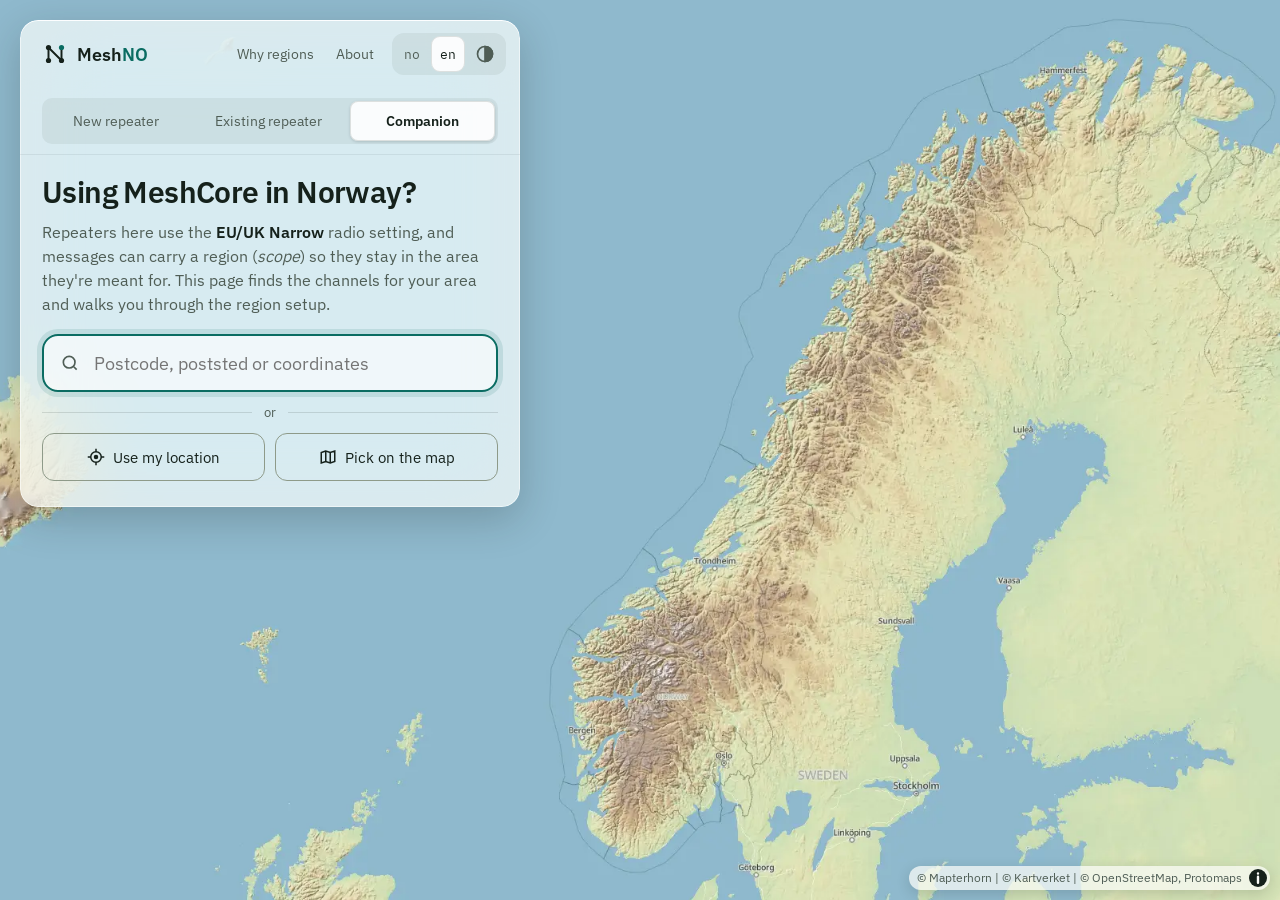
==== join/index.html @ 16942244 "/join: a short address for visitors, forwarding to the Companion landing (source 63ecfd4)" ====
<!doctype html>
<!-- meshno.github.io/join: a short address to give to visitors, for the
     Companion landing (/#v1: the channels for where you are, and how regions
     work here). It forwards at once, keeping ?lang=nb if given. 2026-10-21 -->
<html lang="en">
<head>
<meta charset="utf-8">
<meta name="viewport" content="width=device-width, initial-scale=1">
<meta name="robots" content="noindex">
<title>MeshNO · Join the mesh in Norway</title>
<link rel="canonical" href="https://meshno.github.io/">
<script>location.replace('../' + location.search + '#v1');</script>
<!-- without scripts: the same, a moment later -->
<noscript><meta http-equiv="refresh" content="0; url=../#v1"></noscript>
<style>body { margin: 0; padding: 32px 16px; font: 16px/1.5 system-ui, sans-serif; background: #f6f8f3; color: #15211b; } @media (prefers-color-scheme: dark) { body { background: #10151b; color: #e8edf2; } } a { color: inherit; }</style>
</head>
<body>
<p>Opening <a href="../#v1">MeshNO: MeshCore channels for where you are in Norway</a>…</p>
</body>
</html>
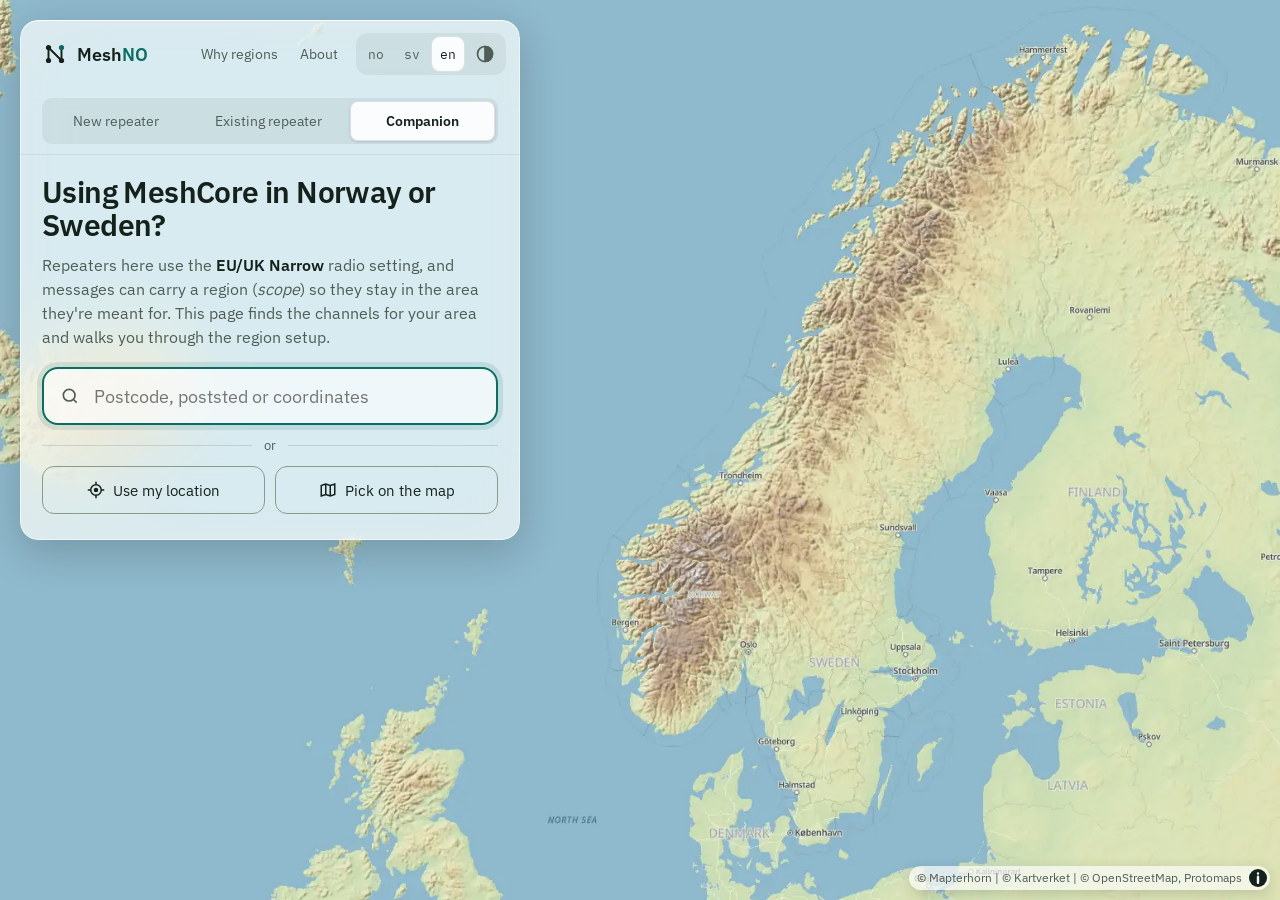
==== commit 0ff938f3: "Sweden: MeshNO now sets up repeaters and lists channels in Sweden as well as Norway (meshat.se's reg" ====
--- a/join/index.html
+++ b/join/index.html
@@ -1,5 +1,5 @@
 <!doctype html>
-<!-- meshno.github.io/join: a short address to give to visitors, for the
+<!-- meshno.github.io/join (and /visit): a short address to give to visitors, for the
      Companion landing (/#v1: the channels for where you are, and how regions
      work here). It forwards at once, keeping ?lang=nb if given. 2026-10-21 -->
 <html lang="en">
@@ -7,7 +7,7 @@
 <meta charset="utf-8">
 <meta name="viewport" content="width=device-width, initial-scale=1">
 <meta name="robots" content="noindex">
-<title>MeshNO · Join the mesh in Norway</title>
+<title>MeshNO · Join the mesh in the Nordics</title>
 <link rel="canonical" href="https://meshno.github.io/">
 <script>location.replace('../' + location.search + '#v1');</script>
 <!-- without scripts: the same, a moment later -->
@@ -15,6 +15,6 @@
 <style>body { margin: 0; padding: 32px 16px; font: 16px/1.5 system-ui, sans-serif; background: #f6f8f3; color: #15211b; } @media (prefers-color-scheme: dark) { body { background: #10151b; color: #e8edf2; } } a { color: inherit; }</style>
 </head>
 <body>
-<p>Opening <a href="../#v1">MeshNO: MeshCore channels for where you are in Norway</a>…</p>
+<p>Opening <a href="../#v1">MeshNO: MeshCore channels for where you are</a>…</p>
 </body>
 </html>
